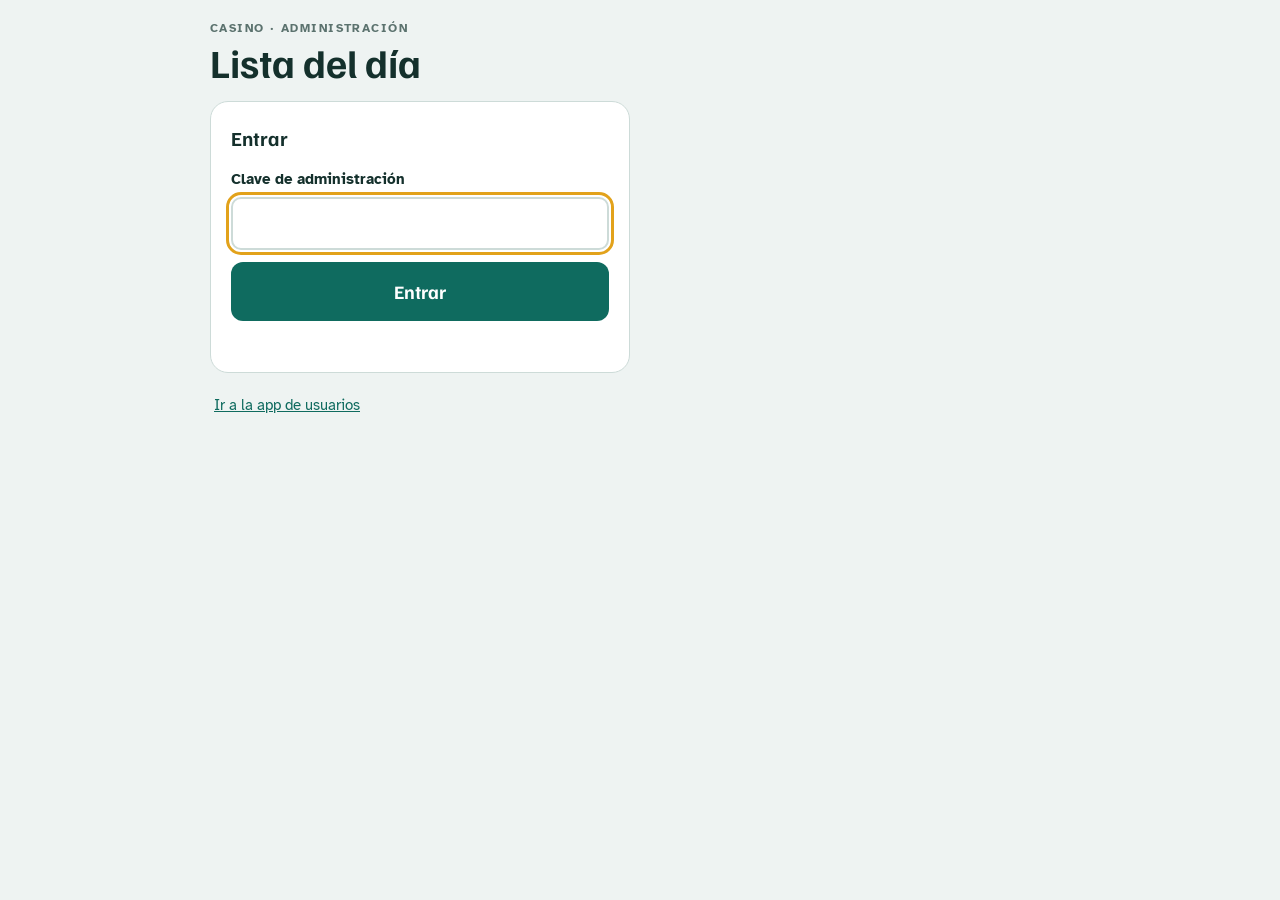
==== admin.html @ 98142a84 "Add files via upload" ====
<!doctype html>
<html lang="es">
<head>
<meta charset="utf-8">
<meta name="viewport" content="width=device-width,initial-scale=1,viewport-fit=cover">
<title>Casino Administración</title>
<meta name="claude:viewport-fit-sides" content="cover">
<meta name="robots" content="noindex">
<link rel="preconnect" href="https://fonts.googleapis.com">
<link rel="stylesheet" href="https://fonts.googleapis.com/css2?family=Familjen+Grotesk:wght@500;700&family=Atkinson+Hyperlegible:wght@400;700&display=swap">
<link rel="stylesheet" href="estilos.css">
</head>
<body>
<div class="wrap ancho">
  <div id="demo" class="demo" hidden><b>Modo demostración.</b> La clave es <b>1234</b>. Los datos quedan solo en este navegador y los nombres son de ejemplo.</div>

  <header>
    <span class="eyebrow">Casino · Administración</span>
    <h1 class="fecha" id="titulo">Lista del día</h1>
  </header>

  <!-- Clave -->
  <section class="ticket" id="vLogin" hidden style="max-width:420px">
    <h2>Entrar</h2>
    <form id="formLogin" class="campo" style="gap:12px">
      <div class="campo">
        <label for="txtClave">Clave de administración</label>
        <input type="password" id="txtClave" autocomplete="current-password">
      </div>
      <button class="btn" type="submit">Entrar</button>
      <p class="msg" id="msgLogin" aria-live="polite"></p>
    </form>
  </section>

  <!-- Panel -->
  <div id="vPanel" hidden style="display:flex;flex-direction:column;gap:18px">
    <div class="barra">
      <div class="campo"><label for="admFecha">Día</label><input type="date" id="admFecha"></div>
      <button class="btn sec chico" id="btnHoy">Hoy</button>
      <button class="btn chico empuje" id="btnImprimir">Imprimir lista</button>
    </div>

    <div class="totales">
      <div class="tot"><b id="cN">0</b><span>Normal</span></div>
      <div class="tot"><b id="cH">0</b><span>Hipocalórico</span></div>
      <div class="tot total"><b id="cT">0</b><span>Total</span></div>
    </div>

    <section class="ticket">
      <h2>Agregar persona</h2>
      <form id="formAgregar" class="form-agregar">
        <div class="campo">
          <label for="agNombre">Nombre</label>
          <input type="text" id="agNombre" list="dlPersonas" maxlength="60" autocomplete="off" placeholder="Empleado, visita, cliente…">
          <datalist id="dlPersonas"></datalist>
        </div>
        <div class="campo">
          <label for="agCC">Centro de costo</label>
          <input type="text" id="agCC" maxlength="30" autocomplete="off">
        </div>
        <div class="tipos" role="radiogroup" aria-label="Menú">
          <div class="opcion compacta"><input type="radio" name="agTipo" id="agNormal" value="Normal" checked><label for="agNormal"><b>Normal</b></label></div>
          <div class="opcion compacta"><input type="radio" name="agTipo" id="agHipo" value="Hipocalórico"><label for="agHipo"><b>Hipocalórico</b></label></div>
        </div>
        <div class="acciones">
          <button class="btn chico" type="submit" id="btnAgregar">Agregar al día</button>
          <p class="msg" id="msgAgregar" aria-live="polite"></p>
        </div>
      </form>
    </section>

    <section style="display:flex;flex-direction:column;gap:10px">
      <h2 id="tituloLista">Anotados</h2>
      <div class="tabla">
        <table>
          <thead><tr><th>Nombre</th><th>C. costo</th><th>Menú</th><th>Aviso</th><th></th></tr></thead>
          <tbody id="tbLista"></tbody>
        </table>
      </div>
      <p class="msg" id="msgLista" aria-live="polite"></p>
    </section>
  </div>

  <footer>
    <a class="link" href="index.html">Ir a la app de usuarios</a>
    <button class="link" id="btnSalir" hidden>Salir</button>
  </footer>
</div>

<!-- Hoja para firmar: solo aparece al imprimir -->
<div id="hoja" class="solo-print">
  <table>
    <thead>
      <tr class="titulo"><th colspan="5">
        <div class="t">Registro de almuerzos · Casino</div>
        <div class="d"><b id="hFecha"></b><span id="hTotales"></span></div>
      </th></tr>
      <tr class="cols"><th class="n">N°</th><th>Nombre</th><th class="cc">Centro de costo</th><th class="m">Menú</th><th class="f">Firma</th></tr>
    </thead>
    <tbody id="hBody"></tbody>
  </table>
</div>

<script src="comun.js"></script>
<script>
const FILAS_EN_BLANCO = 5;
let clave = store.get('casino_clave') || '';
let personas = [], timer;

const fechaSel = () => $('admFecha').value || ahoraStgo().fecha;
function nota(id,t,tipo){ const el=$(id); el.textContent=t||''; el.classList.toggle('err',tipo==='err'); el.classList.toggle('ok',tipo==='ok') }

/* ---------- Clave ---------- */
function mostrarLogin(error){
  clearInterval(timer);
  $('vLogin').hidden=false; $('vPanel').hidden=true; $('btnSalir').hidden=true;
  nota('msgLogin', error||'', error?'err':'');
  $('txtClave').focus();
}
$('formLogin').onsubmit=async e=>{
  e.preventDefault();
  const c=$('txtClave').value; if(!c) return;
  nota('msgLogin','Verificando…');
  try{ await apiAdmin('verificar',{clave:c}); clave=c; store.set('casino_clave',c); $('txtClave').value=''; mostrarPanel() }
  catch(err){ nota('msgLogin',err.message,'err') }
};
$('btnSalir').onclick=()=>{ store.del('casino_clave'); clave=''; mostrarLogin() };

/* ---------- Panel ---------- */
function mostrarPanel(){
  $('vLogin').hidden=true; $('vPanel').hidden=false; $('btnSalir').hidden=false;
  if(!$('admFecha').value) $('admFecha').value=ahoraStgo().fecha;
  cargar();
  clearInterval(timer); timer=setInterval(cargar,60000);   // se refresca solo cada minuto
}
$('admFecha').onchange=cargar;
$('btnHoy').onclick=()=>{ $('admFecha').value=ahoraStgo().fecha; cargar() };

async function cargar(){
  const f=fechaSel();
  $('titulo').textContent=fechaLarga(f,false);
  try{
    const r=await apiAdmin('lista',{clave,fecha:f});
    personas=r.personas||[];
    $('dlPersonas').replaceChildren(...personas.map(p=>new Option(p.nombre)));
    pintar(r.filas.sort(porNombre), f);
    nota('msgLista',`Actualizado ${ahoraStgo().hora}. Se refresca solo cada minuto.`);
  }catch(err){
    if(/clave/i.test(err.message)){ store.del('casino_clave'); clave=''; mostrarLogin(err.message); return }
    nota('msgLista',err.message,'err');
  }
}

function td(tr,contenido,cls){ const c=document.createElement('td'); if(cls) c.className=cls;
  if(contenido instanceof Node) c.append(contenido); else c.textContent=contenido; tr.append(c); return c }
function chip(txt,cls){ const s=document.createElement('span'); s.className='chip '+cls; s.textContent=txt; return s }

function pintar(filas, f){
  const n=filas.filter(x=>x.tipo==='Normal').length, h=filas.length-n;
  $('cN').textContent=n; $('cH').textContent=h; $('cT').textContent=filas.length;
  $('tituloLista').textContent=`Anotados (${filas.length})`;

  // Tabla de trabajo
  const tb=$('tbLista'); tb.replaceChildren();
  if(!filas.length){ const tr=document.createElement('tr'); const c=td(tr,'Nadie anotado para este día.','vacio'); c.colSpan=5; tb.append(tr) }
  filas.forEach(x=>{
    const tr=document.createElement('tr');
    td(tr,x.nombre); td(tr,x.cc||'—');
    td(tr,chip(x.tipo,x.tipo==='Normal'?'N':'H'));
    td(tr, x.origen==='Secretaria' ? chip('Agregado por ti','S') : x.tarde ? chip(`${x.hora} · tarde`,'T') : x.hora);
    const b=document.createElement('button'); b.className='quitar'; b.textContent='Quitar';
    b.onclick=()=>quitar(b,x.nombre); td(tr,b); tb.append(tr);
  });

  // Hoja para firmar
  $('hFecha').textContent=fechaLarga(f);
  $('hTotales').textContent=`Normal ${n} · Hipocalórico ${h} · Total ${filas.length}`;
  const hb=$('hBody'); hb.replaceChildren();
  filas.forEach((x,i)=>{ const tr=document.createElement('tr');
    td(tr,i+1,'n'); td(tr,x.nombre); td(tr,x.cc,'cc'); td(tr,x.tipo,'m'); td(tr,'','f'); hb.append(tr) });
  for(let i=0;i<FILAS_EN_BLANCO;i++){ const tr=document.createElement('tr');
    td(tr,filas.length+i+1,'n'); td(tr,''); td(tr,'','cc'); td(tr,'','m'); td(tr,'','f'); hb.append(tr) }
}

/* Quitar en dos toques, sin ventanas emergentes */
async function quitar(btn,nombre){
  if(!btn.classList.contains('confirmar')){
    btn.classList.add('confirmar'); btn.textContent='¿Quitar?';
    setTimeout(()=>{ btn.classList.remove('confirmar'); btn.textContent='Quitar' },4000);
    return;
  }
  btn.disabled=true;
  try{ await apiAdmin('quitar',{clave,fecha:fechaSel(),nombre}); nota('msgAgregar',`Quitado: ${nombre}`,'ok'); cargar() }
  catch(err){ btn.disabled=false; nota('msgLista',err.message,'err') }
}

/* Agregar persona */
let ccAuto=false;
$('agNombre').oninput=()=>{
  const p=personas.find(p=>p.nombre.toLowerCase()===$('agNombre').value.trim().toLowerCase());
  if(p && (!$('agCC').value || ccAuto)){ $('agCC').value=p.cc; ccAuto=true }
  else if(!p && ccAuto){ $('agCC').value=''; ccAuto=false }
};
$('agCC').oninput=()=>{ ccAuto=false };
$('formAgregar').onsubmit=async e=>{
  e.preventDefault();
  const nombre=$('agNombre').value.trim().replace(/\s+/g,' ');
  if(!nombre){ nota('msgAgregar','Escribe un nombre.','err'); $('agNombre').focus(); return }
  const tipo=document.querySelector('input[name=agTipo]:checked').value;
  $('btnAgregar').disabled=true; nota('msgAgregar','Guardando…');
  try{
    await apiAdmin('agregar',{clave,fecha:fechaSel(),nombre,cc:$('agCC').value.trim(),tipo});
    nota('msgAgregar',`Agregado: ${nombre}`,'ok');
    $('agNombre').value=''; $('agCC').value=''; ccAuto=false; $('agNormal').checked=true; $('agNombre').focus();
    cargar();
  }catch(err){ nota('msgAgregar',err.message,'err') }
  $('btnAgregar').disabled=false;
};

$('btnImprimir').onclick=()=>window.print();

$('demo').hidden=!DEMO;
clave ? apiAdmin('verificar',{clave}).then(mostrarPanel).catch(err=>/clave/i.test(err.message) ? (store.del('casino_clave'), mostrarLogin(err.message)) : mostrarPanel()) : mostrarLogin();
</script>
</body>
</html>
---- estilos.css ----
/* Asistencia Casino — estilos compartidos (app y administración)
   Layout: una columna tipo "vale de casino"; la administración se ensancha para la tabla */
:root{
  --bg:#eef3f2; --card:#ffffff; --fg:#14302c; --muted:#5b726e; --line:#cddbd8;
  --accent:#0f6b5f; --accent-fg:#ffffff; --mustard:#e2a21b; --mustard-soft:#fbefd2;
  --ok:#1f7a3a; --warn:#a35a00; --danger:#b3261e;
  --display:"Familjen Grotesk","Helvetica Neue",Arial,sans-serif;
  --body:"Atkinson Hyperlegible",system-ui,-apple-system,sans-serif;
}
@media (prefers-color-scheme: dark){:root:not([data-theme="light"]){
  --bg:#0f1b1a; --card:#16282a; --fg:#e4efed; --muted:#93aaa6; --line:#294240;
  --accent:#4cc3ae; --accent-fg:#06201c; --mustard:#f0b93c; --mustard-soft:#3a3018;
  --ok:#6fd38a; --warn:#f0b05a; --danger:#ff8a80; color-scheme:dark}}
:root[data-theme="dark"]{
  --bg:#0f1b1a; --card:#16282a; --fg:#e4efed; --muted:#93aaa6; --line:#294240;
  --accent:#4cc3ae; --accent-fg:#06201c; --mustard:#f0b93c; --mustard-soft:#3a3018;
  --ok:#6fd38a; --warn:#f0b05a; --danger:#ff8a80; color-scheme:dark}

[hidden]{display:none!important}
*{box-sizing:border-box}
html,body{min-height:100%}
body{margin:0;background:var(--bg);color:var(--fg);font-family:var(--body);font-size:17px;line-height:1.45;
  padding-left:max(16px,env(safe-area-inset-left,0px));padding-right:max(16px,env(safe-area-inset-right,0px));padding-block:20px 40px}
.wrap{max-width:460px;margin:0 auto;display:flex;flex-direction:column;gap:18px}
.wrap.ancho{max-width:860px}
h1,h2,.big{font-family:var(--display);text-wrap:balance;margin:0}
h2{font-size:20px}
.eyebrow{font-size:12px;letter-spacing:.12em;text-transform:uppercase;color:var(--muted);font-weight:700}
.demo{background:var(--mustard-soft);border:1px dashed var(--mustard);border-radius:10px;padding:8px 12px;font-size:14px}
header{display:flex;flex-direction:column;gap:4px}
.fecha{font-size:clamp(28px,7vw,40px);line-height:1.05;font-weight:700}
.fecha::first-letter{text-transform:uppercase}
.corte{display:inline-flex;align-items:center;gap:8px;align-self:flex-start;margin-top:8px;font-size:14px;font-weight:700;
  padding:5px 12px;border-radius:999px;background:var(--card);border:1px solid var(--line)}
.corte .dot{width:8px;height:8px;border-radius:50%;background:var(--ok)}
.corte.tarde .dot{background:var(--warn)}
.corte.cerrado .dot{background:var(--muted)}

.ticket{background:var(--card);border-radius:18px;padding:22px 20px;display:flex;flex-direction:column;gap:16px;border:1px solid var(--line);position:relative}
.ticket.vale::before,.ticket.vale::after{content:"";position:absolute;top:50%;width:18px;height:18px;border-radius:50%;background:var(--bg);transform:translateY(-50%)}
.ticket.vale::before{left:-10px;border-right:1px solid var(--line)}
.ticket.vale::after{right:-10px;border-left:1px solid var(--line)}
.hola{font-size:22px;font-weight:700}

.opciones{display:grid;grid-template-columns:1fr 1fr;gap:10px}
.opcion{position:relative}
.opcion input{position:absolute;opacity:0;inset:0}
.opcion label{display:flex;flex-direction:column;gap:2px;padding:14px;border-radius:12px;border:2px solid var(--line);cursor:pointer;min-height:84px}
.opcion label b{font-family:var(--display);font-size:19px}
.opcion label span{font-size:13px;color:var(--muted)}
.opcion.compacta label{min-height:0;padding:10px 12px}
.opcion input:checked+label{border-color:var(--accent);background:color-mix(in srgb,var(--accent) 10%,var(--card))}
.opcion input:focus-visible+label{outline:3px solid var(--mustard);outline-offset:2px}

button{font:inherit;cursor:pointer}
.btn{width:100%;border:0;border-radius:12px;padding:16px;font-family:var(--display);font-size:19px;font-weight:700;background:var(--accent);color:var(--accent-fg)}
.btn:disabled{opacity:.5;cursor:default}
.btn.sec{background:transparent;color:var(--fg);border:2px solid var(--line);font-size:16px;padding:12px}
.btn.chico{width:auto;padding:10px 16px;font-size:16px}
.link{background:none;border:0;color:var(--accent);text-decoration:underline;padding:4px;font-size:15px}
.btn:focus-visible,.link:focus-visible,select:focus-visible,input:focus-visible,.quitar:focus-visible{outline:3px solid var(--mustard);outline-offset:2px}

.estado{display:flex;flex-direction:column;gap:6px;padding:14px;border-radius:12px;background:color-mix(in srgb,var(--ok) 12%,var(--card))}
.estado .big{font-size:24px;color:var(--ok)}
.estado.tarde{background:var(--mustard-soft)}
.estado.tarde .big{color:var(--warn)}
.fila{display:flex;gap:10px;flex-wrap:wrap}
.fila>*{flex:1 1 140px}
.msg{font-size:14px;color:var(--muted);min-height:1.2em;margin:0}
.msg.err{color:var(--danger)}
.msg.ok{color:var(--ok)}
select,input[type=text],input[type=password],input[type=date]{font:inherit;width:100%;padding:12px;border-radius:10px;border:2px solid var(--line);background:var(--card);color:var(--fg)}
.campo{display:flex;flex-direction:column;gap:6px;min-width:0}
.campo label{font-weight:700;font-size:15px}
footer{display:flex;justify-content:space-between;flex-wrap:wrap;gap:8px;font-size:14px;color:var(--muted)}

/* ---------- Administración ---------- */
.barra{display:flex;gap:12px;flex-wrap:wrap;align-items:end}
.barra .campo{flex:0 1 220px}
.barra .btn{flex:0 0 auto;width:auto}
.barra .empuje{margin-left:auto}
.totales{display:grid;grid-template-columns:repeat(3,1fr);gap:10px}
.tot{background:var(--card);border:1px solid var(--line);border-radius:14px;padding:12px 14px;display:flex;flex-direction:column;gap:2px}
.tot b{font-family:var(--display);font-size:clamp(28px,6vw,40px);line-height:1;font-variant-numeric:tabular-nums}
.tot span{font-size:13px;color:var(--muted)}
.tot.total{background:var(--accent);color:var(--accent-fg);border-color:var(--accent)}
.tot.total span{color:inherit;opacity:.85}
.form-agregar{display:grid;grid-template-columns:2fr 1fr;gap:12px}
.form-agregar .tipos{display:grid;grid-template-columns:1fr 1fr;gap:10px;grid-column:1/-1}
.form-agregar .acciones{grid-column:1/-1;display:flex;gap:12px;align-items:center;flex-wrap:wrap}
@media (max-width:560px){.form-agregar{grid-template-columns:1fr}}
.tabla{overflow-x:auto;background:var(--card);border:1px solid var(--line);border-radius:14px}
.tabla table{width:100%;border-collapse:collapse;font-size:15px;font-variant-numeric:tabular-nums}
.tabla th,.tabla td{padding:10px 12px;text-align:left;border-bottom:1px solid var(--line);vertical-align:middle}
.tabla th{font-size:12px;text-transform:uppercase;letter-spacing:.06em;color:var(--muted)}
.tabla tr:last-child td{border-bottom:0}
.tabla td.vacio{color:var(--muted);text-align:center;padding:20px}
.chip{display:inline-block;font-size:12px;font-weight:700;padding:2px 8px;border-radius:999px;white-space:nowrap}
.chip.N{background:color-mix(in srgb,var(--accent) 15%,var(--card));color:var(--accent)}
.chip.H{background:var(--mustard-soft);color:var(--warn)}
.chip.S{background:color-mix(in srgb,var(--fg) 8%,var(--card));color:var(--fg)}
.chip.T{background:var(--mustard-soft);color:var(--warn)}
.quitar{background:none;border:1px solid var(--line);border-radius:8px;padding:4px 10px;font-size:13px;color:var(--muted);white-space:nowrap}
.quitar.confirmar{border-color:var(--danger);color:var(--danger);font-weight:700}

/* ---------- Hoja para firmar (solo al imprimir) ---------- */
.solo-print{display:none}
@media print{
  @page{size:A4 portrait;margin:12mm 12mm 14mm}
  :root,html,body{background:#fff!important;color:#000!important}
  body{padding:0!important;font-size:11pt}
  body>*:not(#hoja){display:none!important}
  #hoja{display:block!important;padding-right:1px}
  #hoja table{width:100%;border-collapse:collapse;font-family:var(--body);font-variant-numeric:tabular-nums}
  #hoja thead{display:table-header-group}      /* encabezado repetido en cada página */
  #hoja tr{break-inside:avoid;page-break-inside:avoid}
  #hoja th,#hoja td{border:1px solid #000;padding:5px 6px;text-align:left;vertical-align:middle;color:#000}
  #hoja .titulo th{border:0;padding:0 0 6px;font-weight:400}
  #hoja .titulo .t{font-family:var(--display);font-size:15pt;font-weight:700}
  #hoja .titulo .d{display:flex;justify-content:space-between;gap:12px;font-size:10pt;margin-top:2px}
  #hoja .titulo .d b::first-letter{text-transform:uppercase}
  #hoja .cols th{font-size:8.5pt;text-transform:uppercase;letter-spacing:.04em;background:#eee}
  #hoja td{height:9.5mm}
  #hoja .n{width:9mm;text-align:center}
  #hoja .cc{width:24mm}
  #hoja .m{width:26mm}
  #hoja .f{width:52mm}
}
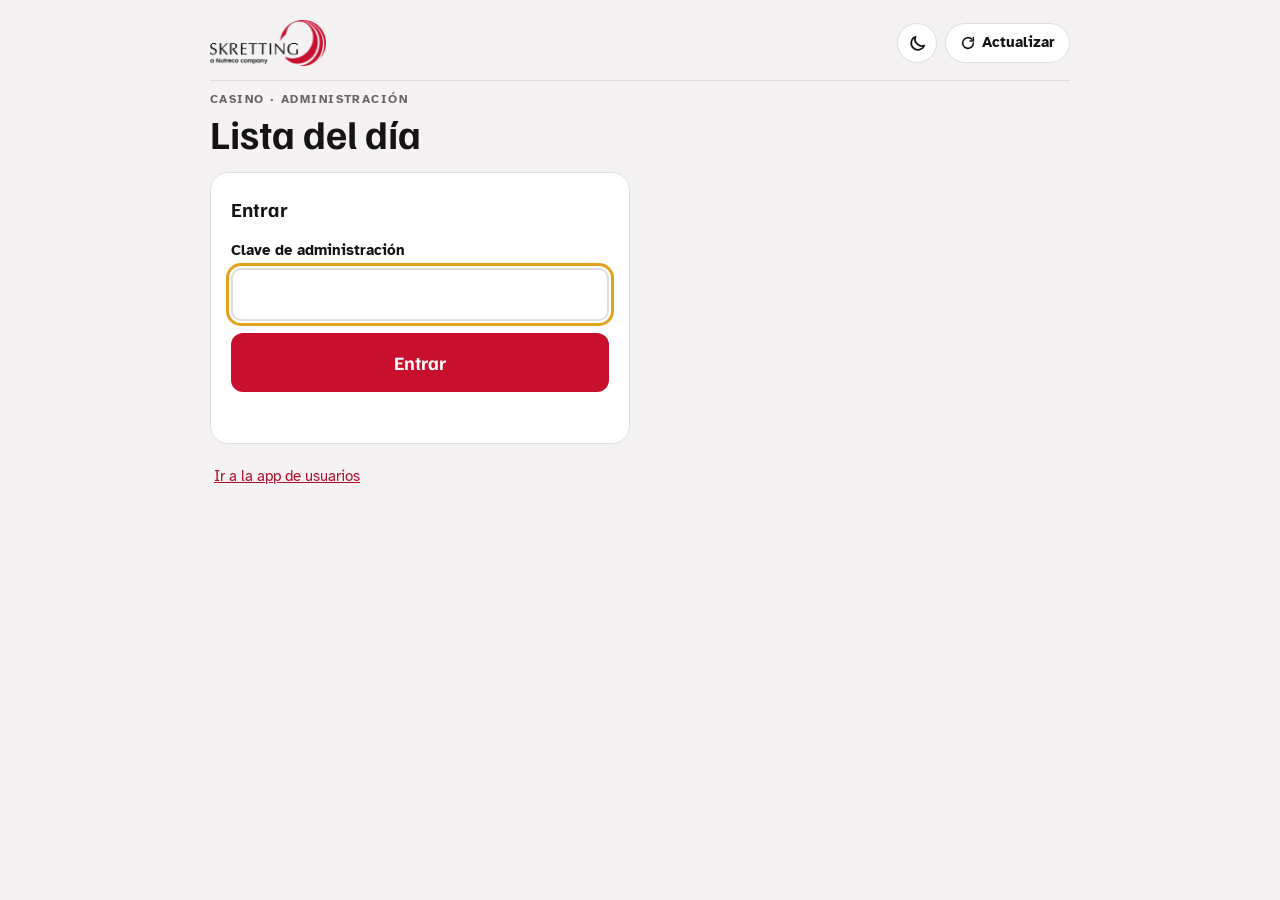
==== commit 5093219a: "Add files via upload" ====
--- a/admin.html
+++ b/admin.html
@@ -8,6 +8,7 @@
 <meta name="robots" content="noindex">
 <link rel="preconnect" href="https://fonts.googleapis.com">
 <link rel="stylesheet" href="https://fonts.googleapis.com/css2?family=Familjen+Grotesk:wght@500;700&family=Atkinson+Hyperlegible:wght@400;700&display=swap">
+<script>try{var t=localStorage.getItem('casino_tema');if(t)document.documentElement.setAttribute('data-theme',t)}catch(e){}</script>
 <link rel="stylesheet" href="estilos.css">
 </head>
 <body>
@@ -15,6 +16,14 @@
   <div id="demo" class="demo" hidden><b>Modo demostración.</b> La clave es <b>1234</b>. Los datos quedan solo en este navegador y los nombres son de ejemplo.</div>
 
   <header>
+    <div class="marca">
+      <img class="logo claro" src="logo.png" alt="Skretting" width="480" height="190">
+      <img class="logo oscuro" src="logo-oscuro.png" alt="Skretting" width="480" height="190">
+      <div class="marca-acciones">
+        <button class="tema" id="btnTema" type="button" aria-label="Cambiar entre modo claro y oscuro" title="Modo claro / oscuro"><svg class="ico-luna" viewBox="0 0 24 24" fill="none" stroke="currentColor" stroke-width="2.2" stroke-linecap="round" stroke-linejoin="round" aria-hidden="true"><path d="M20.5 14.5A8.5 8.5 0 0 1 9.5 3.5a8.5 8.5 0 1 0 11 11Z"/></svg><svg class="ico-sol" viewBox="0 0 24 24" fill="none" stroke="currentColor" stroke-width="2.2" stroke-linecap="round" aria-hidden="true"><circle cx="12" cy="12" r="4.2"/><path d="M12 2.5v2.2M12 19.3v2.2M2.5 12h2.2M19.3 12h2.2M5.3 5.3l1.6 1.6M17.1 17.1l1.6 1.6M5.3 18.7l1.6-1.6M17.1 6.9l1.6-1.6"/></svg></button>
+        <button class="refrescar" id="btnRefrescar" type="button"><svg viewBox="0 0 24 24" fill="none" stroke="currentColor" stroke-width="2.4" stroke-linecap="round" stroke-linejoin="round" aria-hidden="true"><path d="M20 12a8 8 0 1 1-2.34-5.66"/><path d="M20 4v5h-5"/></svg>Actualizar</button>
+      </div>
+    </div>
     <span class="eyebrow">Casino · Administración</span>
     <h1 class="fecha" id="titulo">Lista del día</h1>
   </header>
@@ -79,6 +88,27 @@
       </div>
       <p class="msg" id="msgLista" aria-live="polite"></p>
     </section>
+
+    <details class="personal" id="secPersonal">
+      <summary>Personal y códigos <span id="cuentaPersonal"></span></summary>
+      <div class="cuerpo">
+        <p class="msg">Cada persona usa su código solo la primera vez. "Copiar mensaje" deja el texto listo para WhatsApp; "✉ Correo" lo abre en Outlook para enviarlo desde tu cuenta. Para cambiar un código, bórralo en la planilla y se crea uno nuevo solo.</p>
+        <div class="campo">
+          <label for="buscaPersona">Buscar</label>
+          <input type="text" id="buscaPersona" autocomplete="off" placeholder="Nombre, centro de costo o correo">
+        </div>
+        <div id="respaldoBox" class="campo" hidden>
+          <label for="respaldo">No se pudo copiar automáticamente. Selecciona y copia este texto:</label>
+          <textarea id="respaldo" class="respaldo" readonly></textarea>
+        </div>
+        <div class="tabla">
+          <table>
+            <thead><tr><th>Nombre</th><th>C. costo</th><th>Código</th><th></th></tr></thead>
+            <tbody id="tbPersonal"></tbody>
+          </table>
+        </div>
+      </div>
+    </details>
   </div>
 
   <footer>
@@ -92,7 +122,7 @@
   <table>
     <thead>
       <tr class="titulo"><th colspan="5">
-        <div class="t">Registro de almuerzos · Casino</div>
+        <div class="cab"><div class="t">Registro de almuerzos · Casino</div><img class="logo-print" src="logo.png" alt="Skretting"></div>
         <div class="d"><b id="hFecha"></b><span id="hTotales"></span></div>
       </th></tr>
       <tr class="cols"><th class="n">N°</th><th>Nombre</th><th class="cc">Centro de costo</th><th class="m">Menú</th><th class="f">Firma</th></tr>
@@ -101,7 +131,7 @@
   </table>
 </div>
 
-<script src="comun.js"></script>
+<script src="comun.js" charset="utf-8"></script>
 <script>
 const FILAS_EN_BLANCO = 5;
 let clave = store.get('casino_clave') || '';
@@ -131,10 +161,25 @@
   $('vLogin').hidden=true; $('vPanel').hidden=false; $('btnSalir').hidden=false;
   if(!$('admFecha').value) $('admFecha').value=ahoraStgo().fecha;
   cargar();
-  clearInterval(timer); timer=setInterval(cargar,60000);   // se refresca solo cada minuto
+  clearInterval(timer); timer=setInterval(tick,60000);     // se refresca solo cada minuto
 }
 $('admFecha').onchange=cargar;
 $('btnHoy').onclick=()=>{ $('admFecha').value=ahoraStgo().fecha; cargar() };
+
+/* Si el panel quedó abierto desde ayer y mostraba "hoy", pasa solo al día nuevo */
+let hoyVisto=ahoraStgo().fecha;
+function tick(){
+  const h=ahoraStgo().fecha;
+  if(h!==hoyVisto){ if($('admFecha').value===hoyVisto) $('admFecha').value=h; hoyVisto=h }
+  return cargar();
+}
+document.addEventListener('visibilitychange',()=>{ if(document.visibilityState==='visible' && !$('vPanel').hidden) tick() });
+$('btnRefrescar').onclick=async()=>{
+  if($('vPanel').hidden) return;
+  const b=$('btnRefrescar'); b.disabled=true; b.classList.add('girando');
+  await tick();
+  b.disabled=false; b.classList.remove('girando');
+};
 
 async function cargar(){
   const f=fechaSel();
@@ -144,6 +189,7 @@
     personas=r.personas||[];
     $('dlPersonas').replaceChildren(...personas.map(p=>new Option(p.nombre)));
     pintar(r.filas.sort(porNombre), f);
+    pintarPersonal();
     nota('msgLista',`Actualizado ${ahoraStgo().hora}. Se refresca solo cada minuto.`);
   }catch(err){
     if(/clave/i.test(err.message)){ store.del('casino_clave'); clave=''; mostrarLogin(err.message); return }
@@ -217,6 +263,60 @@
   $('btnAgregar').disabled=false;
 };
 
+/* ---------- Personal y códigos ---------- */
+const URL_APP = new URL('./', location.href).href;   // la app del personal está en la misma carpeta
+function mensajePara(p){
+  const nombre=p.nombre.replace(/^Ejemplo: /,'').split(' ')[0];
+  return `Hola ${nombre}, para anotarte al almuerzo del casino entra a este link (solo la primera vez):\n`+
+         `${URL_APP}?c=${p.codigo}\n\n`+
+         `Tu código es ${p.codigo}. Guárdalo por si la app te lo vuelve a pedir.\n`+
+         `Tip: agrega la página a la pantalla de inicio de tu teléfono.`;
+}
+function pintarPersonal(){
+  $('cuentaPersonal').textContent=`(${personas.length})`;
+  const q=$('buscaPersona').value.trim().toLowerCase();
+  const lista=personas.filter(p=>!q || p.nombre.toLowerCase().includes(q) || (p.cc||'').toLowerCase().includes(q) || (p.correo||'').toLowerCase().includes(q));
+  const tb=$('tbPersonal'); tb.replaceChildren();
+  if(!lista.length){ const tr=document.createElement('tr'); const c=td(tr, personas.length?'Nadie coincide con la búsqueda.':'Agrega personas en la pestaña Personas de la planilla.','vacio'); c.colSpan=4; tb.append(tr) }
+  lista.forEach(p=>{
+    const tr=document.createElement('tr');
+    td(tr,p.nombre); td(tr,p.cc||'—'); td(tr,p.codigo||'…','cod');
+    const acc=document.createElement('span'); acc.className='acc';
+    const b=document.createElement('button'); b.className='copiar'; b.textContent='Copiar mensaje';
+    b.disabled=!p.codigo; b.onclick=()=>copiar(b,mensajePara(p));
+    acc.append(b, botonCorreo(p));
+    td(tr,acc,'der'); tb.append(tr);
+  });
+}
+/* Correo individual: abre Outlook (o el correo predeterminado del PC) con el mensaje listo.
+   La secretaria lo revisa y lo envía desde su propia cuenta. */
+const correoValido = c => /^[^\s@]+@[^\s@]+\.[^\s@]+$/.test(c||'');
+function botonCorreo(p){
+  if(!p.codigo || !correoValido(p.correo)){
+    const s=document.createElement('span'); s.className='correo off';
+    s.textContent='✉ Correo'; s.title=p.correo?'El correo de la planilla no es válido':'Sin correo en la planilla (columna D)';
+    return s;
+  }
+  const a=document.createElement('a'); a.className='correo'; a.textContent='✉ Correo';
+  a.title='Abrir en Outlook: '+p.correo;
+  a.href='mailto:'+encodeURIComponent(p.correo)+
+    '?subject='+encodeURIComponent('Tu código para anotarte al casino')+
+    '&body='+encodeURIComponent(mensajePara(p).replace(/\n/g,'\r\n'));
+  a.onclick=()=>{ a.textContent='✉ Abierto ✓'; a.classList.add('hecho'); setTimeout(()=>{ a.textContent='✉ Correo'; a.classList.remove('hecho') },3000) };
+  return a;
+}
+$('buscaPersona').oninput=pintarPersonal;
+async function copiar(btn,texto){
+  $('respaldoBox').hidden=true;
+  try{
+    await navigator.clipboard.writeText(texto);
+    btn.textContent='Copiado ✓'; btn.classList.add('hecho');
+    setTimeout(()=>{ btn.textContent='Copiar mensaje'; btn.classList.remove('hecho') },2500);
+  }catch(e){
+    $('respaldo').value=texto; $('respaldoBox').hidden=false; $('respaldo').focus(); $('respaldo').select();
+  }
+}
+
 $('btnImprimir').onclick=()=>window.print();
 
 $('demo').hidden=!DEMO;
--- a/estilos.css
+++ b/estilos.css
@@ -1,19 +1,19 @@
 /* Asistencia Casino — estilos compartidos (app y administración)
    Layout: una columna tipo "vale de casino"; la administración se ensancha para la tabla */
 :root{
-  --bg:#eef3f2; --card:#ffffff; --fg:#14302c; --muted:#5b726e; --line:#cddbd8;
-  --accent:#0f6b5f; --accent-fg:#ffffff; --mustard:#e2a21b; --mustard-soft:#fbefd2;
-  --ok:#1f7a3a; --warn:#a35a00; --danger:#b3261e;
+  --bg:#f4f2f2; --card:#ffffff; --fg:#161314; --muted:#6b6264; --line:#e2dcdd;
+  --accent:#c8102e; --accent-fg:#ffffff; --accent-ink:#b00e28; --mustard:#e2a21b; --mustard-soft:#fbefd2;
+  --ok:#1f7a3a; --warn:#9a5600; --danger:#a3121f;
   --display:"Familjen Grotesk","Helvetica Neue",Arial,sans-serif;
   --body:"Atkinson Hyperlegible",system-ui,-apple-system,sans-serif;
 }
 @media (prefers-color-scheme: dark){:root:not([data-theme="light"]){
-  --bg:#0f1b1a; --card:#16282a; --fg:#e4efed; --muted:#93aaa6; --line:#294240;
-  --accent:#4cc3ae; --accent-fg:#06201c; --mustard:#f0b93c; --mustard-soft:#3a3018;
+  --bg:#151213; --card:#201b1c; --fg:#f2eeee; --muted:#a89fa1; --line:#3a3133;
+  --accent:#e0384f; --accent-fg:#ffffff; --accent-ink:#ff7d8e; --mustard:#f0b93c; --mustard-soft:#3a3018;
   --ok:#6fd38a; --warn:#f0b05a; --danger:#ff8a80; color-scheme:dark}}
 :root[data-theme="dark"]{
-  --bg:#0f1b1a; --card:#16282a; --fg:#e4efed; --muted:#93aaa6; --line:#294240;
-  --accent:#4cc3ae; --accent-fg:#06201c; --mustard:#f0b93c; --mustard-soft:#3a3018;
+  --bg:#151213; --card:#201b1c; --fg:#f2eeee; --muted:#a89fa1; --line:#3a3133;
+  --accent:#e0384f; --accent-fg:#ffffff; --accent-ink:#ff7d8e; --mustard:#f0b93c; --mustard-soft:#3a3018;
   --ok:#6fd38a; --warn:#f0b05a; --danger:#ff8a80; color-scheme:dark}
 
 [hidden]{display:none!important}
@@ -28,6 +28,29 @@
 .eyebrow{font-size:12px;letter-spacing:.12em;text-transform:uppercase;color:var(--muted);font-weight:700}
 .demo{background:var(--mustard-soft);border:1px dashed var(--mustard);border-radius:10px;padding:8px 12px;font-size:14px}
 header{display:flex;flex-direction:column;gap:4px}
+
+/* Marca y botón Actualizar */
+.marca{display:flex;align-items:center;justify-content:space-between;gap:12px;padding-bottom:14px;margin-bottom:6px;border-bottom:1px solid var(--line)}
+.logo{height:46px;width:auto;max-width:60%;display:block}
+.logo.oscuro{display:none}
+@media (prefers-color-scheme: dark){:root:not([data-theme="light"]) .logo.claro{display:none}:root:not([data-theme="light"]) .logo.oscuro{display:block}}
+:root[data-theme="dark"] .logo.claro{display:none}
+:root[data-theme="dark"] .logo.oscuro{display:block}
+.marca-acciones{display:flex;align-items:center;gap:8px}
+.tema{display:inline-flex;align-items:center;justify-content:center;width:40px;height:40px;flex:none;background:var(--card);color:var(--fg);border:1.5px solid var(--line);border-radius:50%;padding:0}
+.tema svg{width:19px;height:19px}
+.tema:hover{border-color:var(--accent)}
+.tema:focus-visible{outline:3px solid var(--mustard);outline-offset:2px}
+.tema .ico-sol{display:none}
+@media (prefers-color-scheme: dark){:root:not([data-theme="light"]) .tema .ico-sol{display:block}:root:not([data-theme="light"]) .tema .ico-luna{display:none}}
+:root[data-theme="dark"] .tema .ico-sol{display:block}
+:root[data-theme="dark"] .tema .ico-luna{display:none}
+.refrescar{display:inline-flex;align-items:center;gap:6px;background:var(--card);color:var(--fg);border:1.5px solid var(--line);border-radius:999px;padding:8px 14px;font-size:15px;font-weight:700;white-space:nowrap}
+.refrescar svg{width:16px;height:16px;flex:none}
+.refrescar:hover{border-color:var(--accent)}
+.refrescar:focus-visible{outline:3px solid var(--mustard);outline-offset:2px}
+.refrescar:disabled{opacity:.6;cursor:default}
+@media (prefers-reduced-motion:no-preference){.refrescar.girando svg{animation:girar .7s linear infinite}@keyframes girar{to{transform:rotate(360deg)}}}
 .fecha{font-size:clamp(28px,7vw,40px);line-height:1.05;font-weight:700}
 .fecha::first-letter{text-transform:uppercase}
 .corte{display:inline-flex;align-items:center;gap:8px;align-self:flex-start;margin-top:8px;font-size:14px;font-weight:700;
@@ -49,7 +72,7 @@
 .opcion label b{font-family:var(--display);font-size:19px}
 .opcion label span{font-size:13px;color:var(--muted)}
 .opcion.compacta label{min-height:0;padding:10px 12px}
-.opcion input:checked+label{border-color:var(--accent);background:color-mix(in srgb,var(--accent) 10%,var(--card))}
+.opcion input:checked+label{border-color:var(--accent);background:color-mix(in srgb,var(--accent) 8%,var(--card))}
 .opcion input:focus-visible+label{outline:3px solid var(--mustard);outline-offset:2px}
 
 button{font:inherit;cursor:pointer}
@@ -57,7 +80,7 @@
 .btn:disabled{opacity:.5;cursor:default}
 .btn.sec{background:transparent;color:var(--fg);border:2px solid var(--line);font-size:16px;padding:12px}
 .btn.chico{width:auto;padding:10px 16px;font-size:16px}
-.link{background:none;border:0;color:var(--accent);text-decoration:underline;padding:4px;font-size:15px}
+.link{background:none;border:0;color:var(--accent-ink);text-decoration:underline;padding:4px;font-size:15px}
 .btn:focus-visible,.link:focus-visible,select:focus-visible,input:focus-visible,.quitar:focus-visible{outline:3px solid var(--mustard);outline-offset:2px}
 
 .estado{display:flex;flex-direction:column;gap:6px;padding:14px;border-radius:12px;background:color-mix(in srgb,var(--ok) 12%,var(--card))}
@@ -95,8 +118,32 @@
 .tabla th{font-size:12px;text-transform:uppercase;letter-spacing:.06em;color:var(--muted)}
 .tabla tr:last-child td{border-bottom:0}
 .tabla td.vacio{color:var(--muted);text-align:center;padding:20px}
+.tabla .cod{font-family:ui-monospace,"SF Mono",Menlo,Consolas,monospace;font-weight:700;letter-spacing:.12em}
+.tabla td.der{text-align:right;white-space:nowrap}
+
+/* Campo de código (primer ingreso) */
+input.codigo{font-family:ui-monospace,"SF Mono",Menlo,Consolas,monospace;font-size:24px;font-weight:700;letter-spacing:.25em;text-transform:uppercase;text-align:center}
+input.codigo::placeholder{letter-spacing:.05em;font-weight:400;font-size:17px;text-transform:none}
+
+/* Personal y códigos (secretaria) */
+details.personal{background:var(--card);border:1px solid var(--line);border-radius:14px}
+details.personal>summary{cursor:pointer;padding:16px 18px;font-family:var(--display);font-size:20px;font-weight:700;list-style-position:inside}
+details.personal>summary span{font-family:var(--body);font-size:14px;font-weight:400;color:var(--muted);margin-left:6px}
+details.personal>summary:focus-visible{outline:3px solid var(--mustard);outline-offset:2px;border-radius:14px}
+details.personal .cuerpo{display:flex;flex-direction:column;gap:12px;padding:0 18px 18px}
+details.personal .tabla{border-radius:10px}
+.copiar{background:var(--accent);color:var(--accent-fg);border:0;border-radius:8px;padding:6px 12px;font-size:14px;font-weight:700;white-space:nowrap}
+.copiar.hecho{background:var(--ok)}
+.acc{display:inline-flex;gap:8px;align-items:center;flex-wrap:wrap;justify-content:flex-end}
+.correo{display:inline-block;border:1.5px solid var(--accent);color:var(--accent-ink);background:var(--card);border-radius:8px;padding:5px 11px;font-size:14px;font-weight:700;text-decoration:none;white-space:nowrap}
+.correo:hover{background:color-mix(in srgb,var(--accent) 8%,var(--card))}
+.correo:focus-visible{outline:3px solid var(--mustard);outline-offset:2px}
+.correo.hecho{border-color:var(--ok);color:var(--ok)}
+.correo.off{border-color:var(--line);color:var(--muted);cursor:not-allowed}
+.copiar:focus-visible{outline:3px solid var(--mustard);outline-offset:2px}
+textarea.respaldo{width:100%;min-height:110px;font:inherit;font-size:14px;padding:10px;border-radius:10px;border:2px solid var(--accent);background:var(--card);color:var(--fg)}
 .chip{display:inline-block;font-size:12px;font-weight:700;padding:2px 8px;border-radius:999px;white-space:nowrap}
-.chip.N{background:color-mix(in srgb,var(--accent) 15%,var(--card));color:var(--accent)}
+.chip.N{background:color-mix(in srgb,var(--accent) 13%,var(--card));color:var(--accent-ink)}
 .chip.H{background:var(--mustard-soft);color:var(--warn)}
 .chip.S{background:color-mix(in srgb,var(--fg) 8%,var(--card));color:var(--fg)}
 .chip.T{background:var(--mustard-soft);color:var(--warn)}
@@ -106,6 +153,7 @@
 /* ---------- Hoja para firmar (solo al imprimir) ---------- */
 .solo-print{display:none}
 @media print{
+  .marca{display:none!important}
   @page{size:A4 portrait;margin:12mm 12mm 14mm}
   :root,html,body{background:#fff!important;color:#000!important}
   body{padding:0!important;font-size:11pt}
@@ -116,7 +164,9 @@
   #hoja tr{break-inside:avoid;page-break-inside:avoid}
   #hoja th,#hoja td{border:1px solid #000;padding:5px 6px;text-align:left;vertical-align:middle;color:#000}
   #hoja .titulo th{border:0;padding:0 0 6px;font-weight:400}
+  #hoja .titulo .cab{display:flex;align-items:center;justify-content:space-between;gap:12px}
   #hoja .titulo .t{font-family:var(--display);font-size:15pt;font-weight:700}
+  #hoja .logo-print{height:11mm;width:auto;display:block}
   #hoja .titulo .d{display:flex;justify-content:space-between;gap:12px;font-size:10pt;margin-top:2px}
   #hoja .titulo .d b::first-letter{text-transform:uppercase}
   #hoja .cols th{font-size:8.5pt;text-transform:uppercase;letter-spacing:.04em;background:#eee}
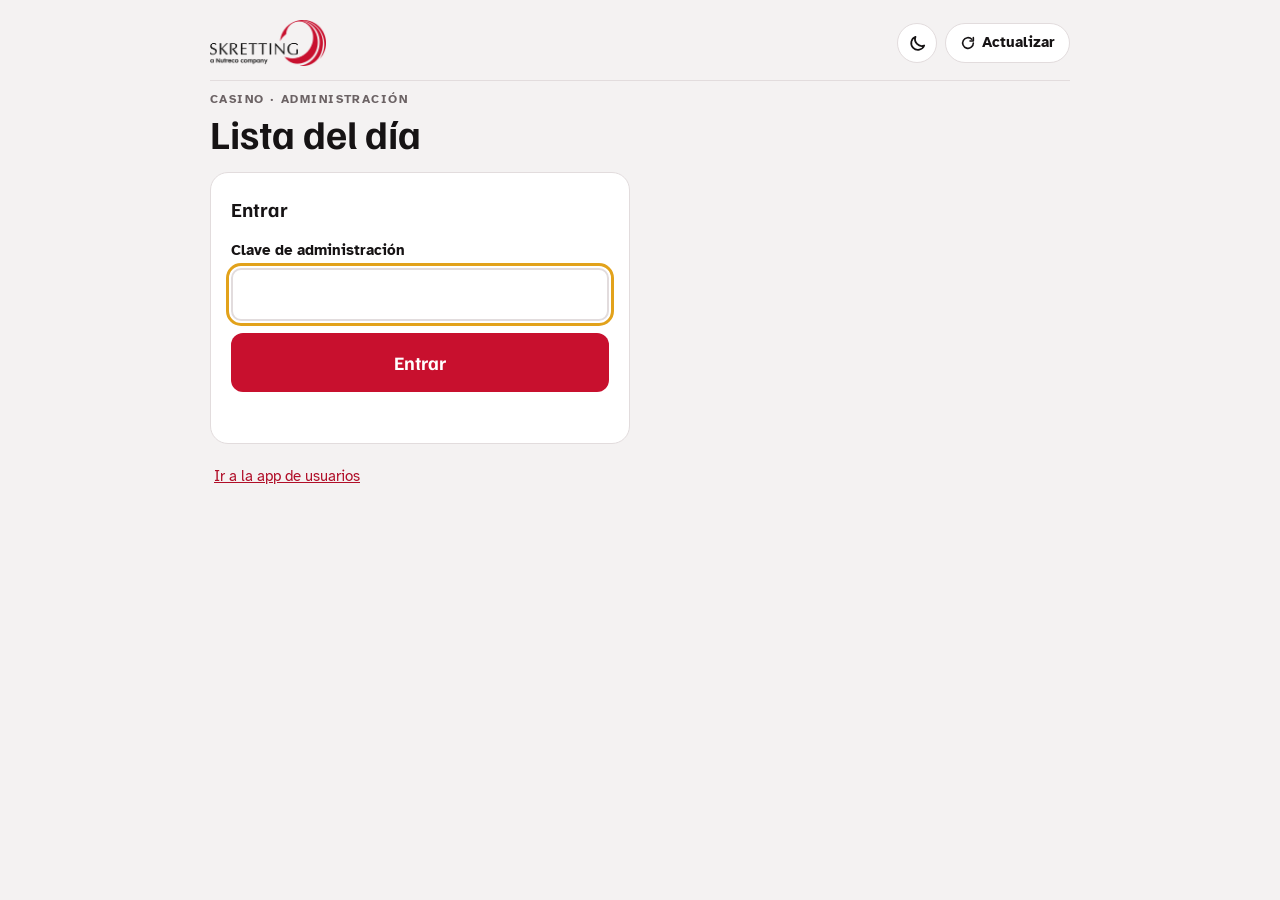
==== commit 0b06dee4: "Add files via upload" ====
--- a/admin.html
+++ b/admin.html
@@ -109,6 +109,20 @@
         </div>
       </div>
     </details>
+
+    <details class="personal" id="secAjustes">
+      <summary>Ajustes <span id="resumenAjustes"></span></summary>
+      <div class="cuerpo">
+        <form id="formCorte" class="ajuste">
+          <div class="campo">
+            <label for="admCorte">Hora de corte</label>
+            <input type="time" id="admCorte" step="300" required>
+          </div>
+          <button class="btn chico" type="submit" id="btnCorte">Guardar</button>
+        </form>
+        <p class="msg" id="msgCorte" aria-live="polite">Hasta esta hora el personal se anota normal; después queda marcado como tarde. El cambio rige desde que lo guardas y no modifica a quienes ya se anotaron.</p>
+      </div>
+    </details>
   </div>
 
   <footer>
@@ -187,6 +201,7 @@
   try{
     const r=await apiAdmin('lista',{clave,fecha:f});
     personas=r.personas||[];
+    if(r.corte){ $('resumenAjustes').textContent=`· corte ${r.corte}`; if(document.activeElement!==$('admCorte')) $('admCorte').value=r.corte }
     $('dlPersonas').replaceChildren(...personas.map(p=>new Option(p.nombre)));
     pintar(r.filas.sort(porNombre), f);
     pintarPersonal();
@@ -306,6 +321,19 @@
   return a;
 }
 $('buscaPersona').oninput=pintarPersonal;
+
+/* Hora de corte */
+$('formCorte').onsubmit=async e=>{
+  e.preventDefault();
+  const h=$('admCorte').value; if(!h) return;
+  $('btnCorte').disabled=true; nota('msgCorte','Guardando…');
+  try{
+    const r=await apiAdmin('corte',{clave,hora:h});
+    $('admCorte').value=r.corte; $('resumenAjustes').textContent=`· corte ${r.corte}`;
+    nota('msgCorte',`Listo: el corte ahora es a las ${r.corte}. El personal lo verá al abrir o actualizar la app.`,'ok');
+  }catch(err){ nota('msgCorte',err.message,'err') }
+  $('btnCorte').disabled=false;
+};
 async function copiar(btn,texto){
   $('respaldoBox').hidden=true;
   try{
--- a/estilos.css
+++ b/estilos.css
@@ -92,7 +92,7 @@
 .msg{font-size:14px;color:var(--muted);min-height:1.2em;margin:0}
 .msg.err{color:var(--danger)}
 .msg.ok{color:var(--ok)}
-select,input[type=text],input[type=password],input[type=date]{font:inherit;width:100%;padding:12px;border-radius:10px;border:2px solid var(--line);background:var(--card);color:var(--fg)}
+select,input[type=text],input[type=password],input[type=date],input[type=time]{font:inherit;width:100%;padding:12px;border-radius:10px;border:2px solid var(--line);background:var(--card);color:var(--fg)}
 .campo{display:flex;flex-direction:column;gap:6px;min-width:0}
 .campo label{font-weight:700;font-size:15px}
 footer{display:flex;justify-content:space-between;flex-wrap:wrap;gap:8px;font-size:14px;color:var(--muted)}
@@ -134,6 +134,9 @@
 details.personal .tabla{border-radius:10px}
 .copiar{background:var(--accent);color:var(--accent-fg);border:0;border-radius:8px;padding:6px 12px;font-size:14px;font-weight:700;white-space:nowrap}
 .copiar.hecho{background:var(--ok)}
+.ajuste{display:flex;gap:12px;align-items:end;flex-wrap:wrap}
+.ajuste .campo{flex:0 1 180px}
+.ajuste .btn{flex:0 0 auto}
 .acc{display:inline-flex;gap:8px;align-items:center;flex-wrap:wrap;justify-content:flex-end}
 .correo{display:inline-block;border:1.5px solid var(--accent);color:var(--accent-ink);background:var(--card);border-radius:8px;padding:5px 11px;font-size:14px;font-weight:700;text-decoration:none;white-space:nowrap}
 .correo:hover{background:color-mix(in srgb,var(--accent) 8%,var(--card))}
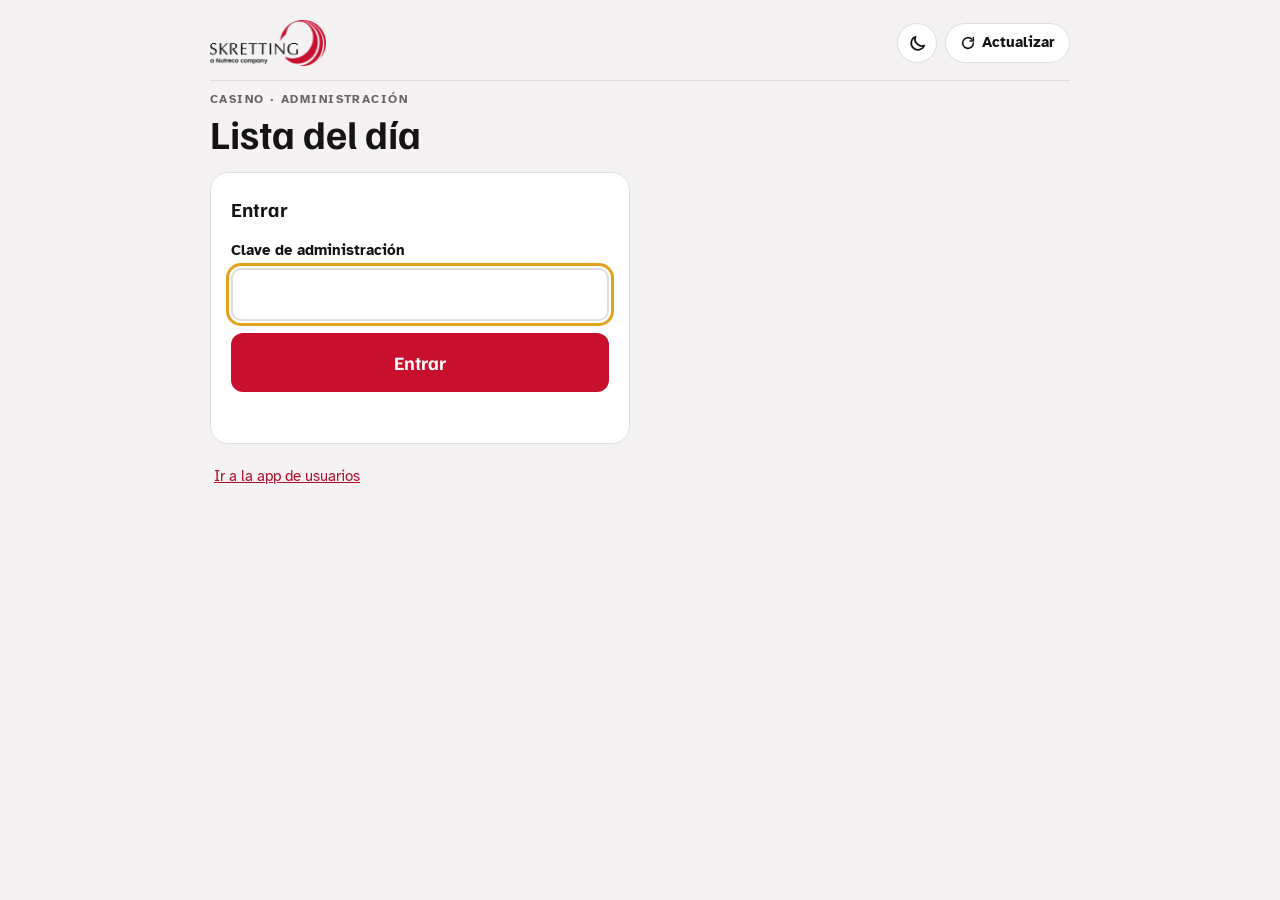
==== commit 19c4e65d: "Add files via upload" ====
--- a/admin.html
+++ b/admin.html
@@ -228,7 +228,7 @@
     const tr=document.createElement('tr');
     td(tr,x.nombre); td(tr,x.cc||'—');
     td(tr,chip(x.tipo,x.tipo==='Normal'?'N':'H'));
-    td(tr, x.origen==='Secretaria' ? chip('Agregado por ti','S') : x.tarde ? chip(`${x.hora} · tarde`,'T') : x.hora);
+    td(tr, x.origen && x.origen!=='App' ? chip('Agregado por ti','S') : x.tarde ? chip(`${x.hora} · tarde`,'T') : x.hora);
     const b=document.createElement('button'); b.className='quitar'; b.textContent='Quitar';
     b.onclick=()=>quitar(b,x.nombre); td(tr,b); tb.append(tr);
   });
@@ -237,8 +237,10 @@
   $('hFecha').textContent=fechaLarga(f);
   $('hTotales').textContent=`Normal ${n} · Hipocalórico ${h} · Total ${filas.length}`;
   const hb=$('hBody'); hb.replaceChildren();
-  filas.forEach((x,i)=>{ const tr=document.createElement('tr');
-    td(tr,i+1,'n'); td(tr,x.nombre); td(tr,x.cc,'cc'); td(tr,x.tipo,'m'); td(tr,'','f'); hb.append(tr) });
+  const enHoja=filas.map(x=>({...x, impreso:x.nombreLista||x.nombre}))
+    .sort((a,b)=>a.impreso.localeCompare(b.impreso,'es'));       // ordenada por apellido
+  enHoja.forEach((x,i)=>{ const tr=document.createElement('tr');
+    td(tr,i+1,'n'); td(tr,x.impreso); td(tr,x.cc,'cc'); td(tr,x.tipo,'m'); td(tr,'','f'); hb.append(tr) });
   for(let i=0;i<FILAS_EN_BLANCO;i++){ const tr=document.createElement('tr');
     td(tr,filas.length+i+1,'n'); td(tr,''); td(tr,'','cc'); td(tr,'','m'); td(tr,'','f'); hb.append(tr) }
 }
@@ -304,7 +306,7 @@
   });
 }
 /* Correo individual: abre Outlook (o el correo predeterminado del PC) con el mensaje listo.
-   La secretaria lo revisa y lo envía desde su propia cuenta. */
+   Administración lo revisa y lo envía desde su propia cuenta. */
 const correoValido = c => /^[^\s@]+@[^\s@]+\.[^\s@]+$/.test(c||'');
 function botonCorreo(p){
   if(!p.codigo || !correoValido(p.correo)){
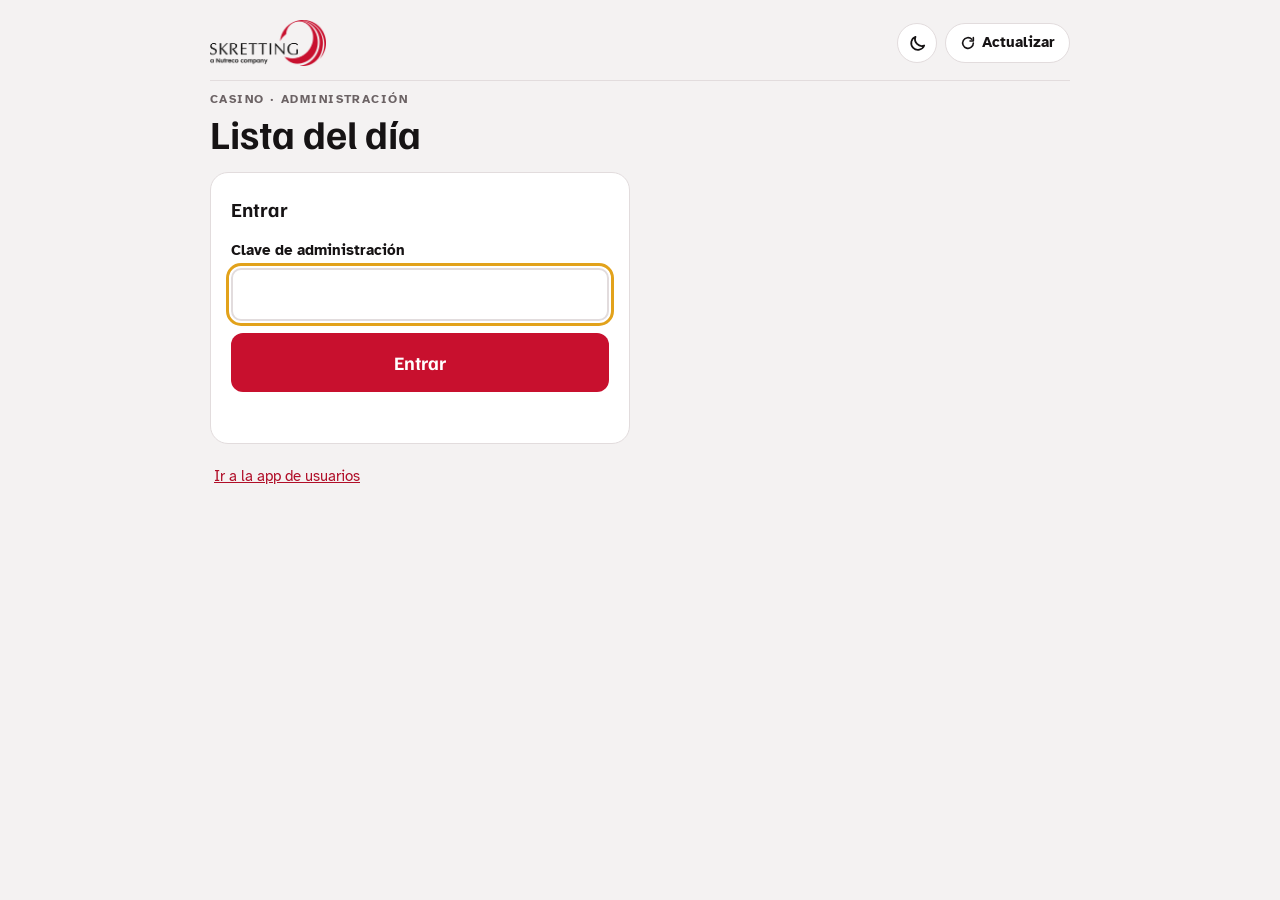
==== commit d555544d: "Add files via upload" ====
--- a/admin.html
+++ b/admin.html
@@ -13,7 +13,7 @@
 </head>
 <body>
 <div class="wrap ancho">
-  <div id="demo" class="demo" hidden><b>Modo demostración.</b> La clave es <b>1234</b>. Los datos quedan solo en este navegador y los nombres son de ejemplo.</div>
+  <div id="demo" class="demo" hidden><b>Modo demostración.</b> Los datos quedan solo en este navegador y los nombres son de ejemplo.</div>
 
   <header>
     <div class="marca">
